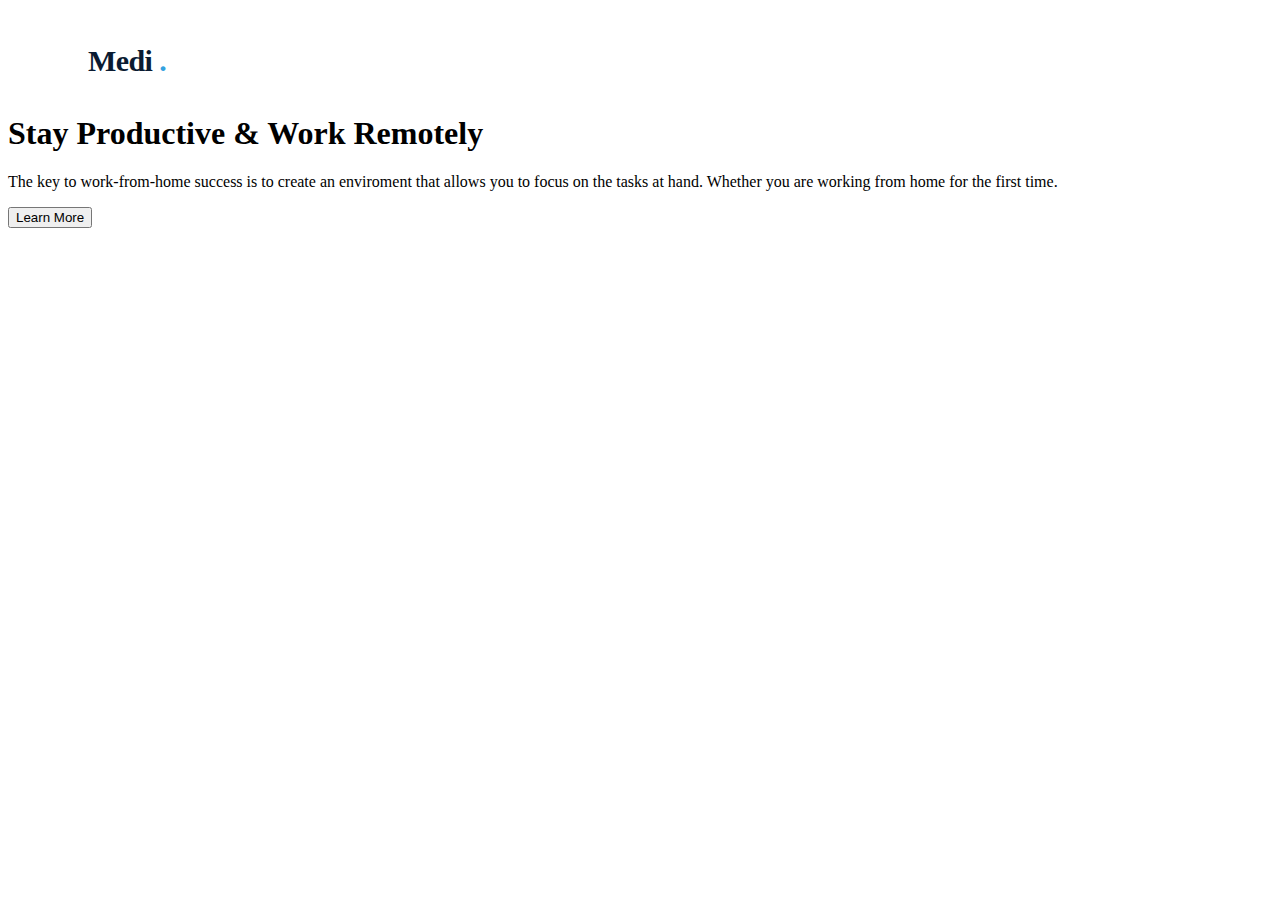
==== Figma/index.html @ ac49ea1c "figma project" ====
<!DOCTYPE html>
<html lang="en">
  <head>
    <meta charset="UTF-8" />
    <meta name="viewport" content="width=device-width, initial-scale=1.0" />
    <link rel="preconnect" href="https://fonts.gstatic.com" />
    <link
      href="https://fonts.googleapis.com/css2?family=Roboto|Ramaraja&display=swap"
      rel="stylesheet"
    />
    <link rel="stylesheet" href="index.css" />
    <title>Figma</title>
  </head>
  <body>
    <header>
      <h3 class="logo">Medi <span class="logo-dot">.</span></h3>
    </header>
    <main>
      <section>
        <h1 class="main-title">Stay Productive & Work Remotely</h1>
        <p class="main-info">
          The key to work-from-home success is to create an enviroment that
          allows you to focus on the tasks at hand. Whether you are working from
          home for the first time.
        </p>
        <button class="main-btn">Learn More</button>
      </section>
      <section>
        <img src="" alt="" />
      </section>
    </main>
  </body>
</html>
---- Figma/index.css ----
.logo {
    font-family: Circular Std;
font-style: normal;
font-weight: 900;
font-size: 30px;
line-height: 160%;
/* or 48px */

letter-spacing: -0.02em;

color: #0A1B32;
margin-top: 37px;
margin-left: 80px;
}

.logo-dot {
    color: #33A2E0;
}
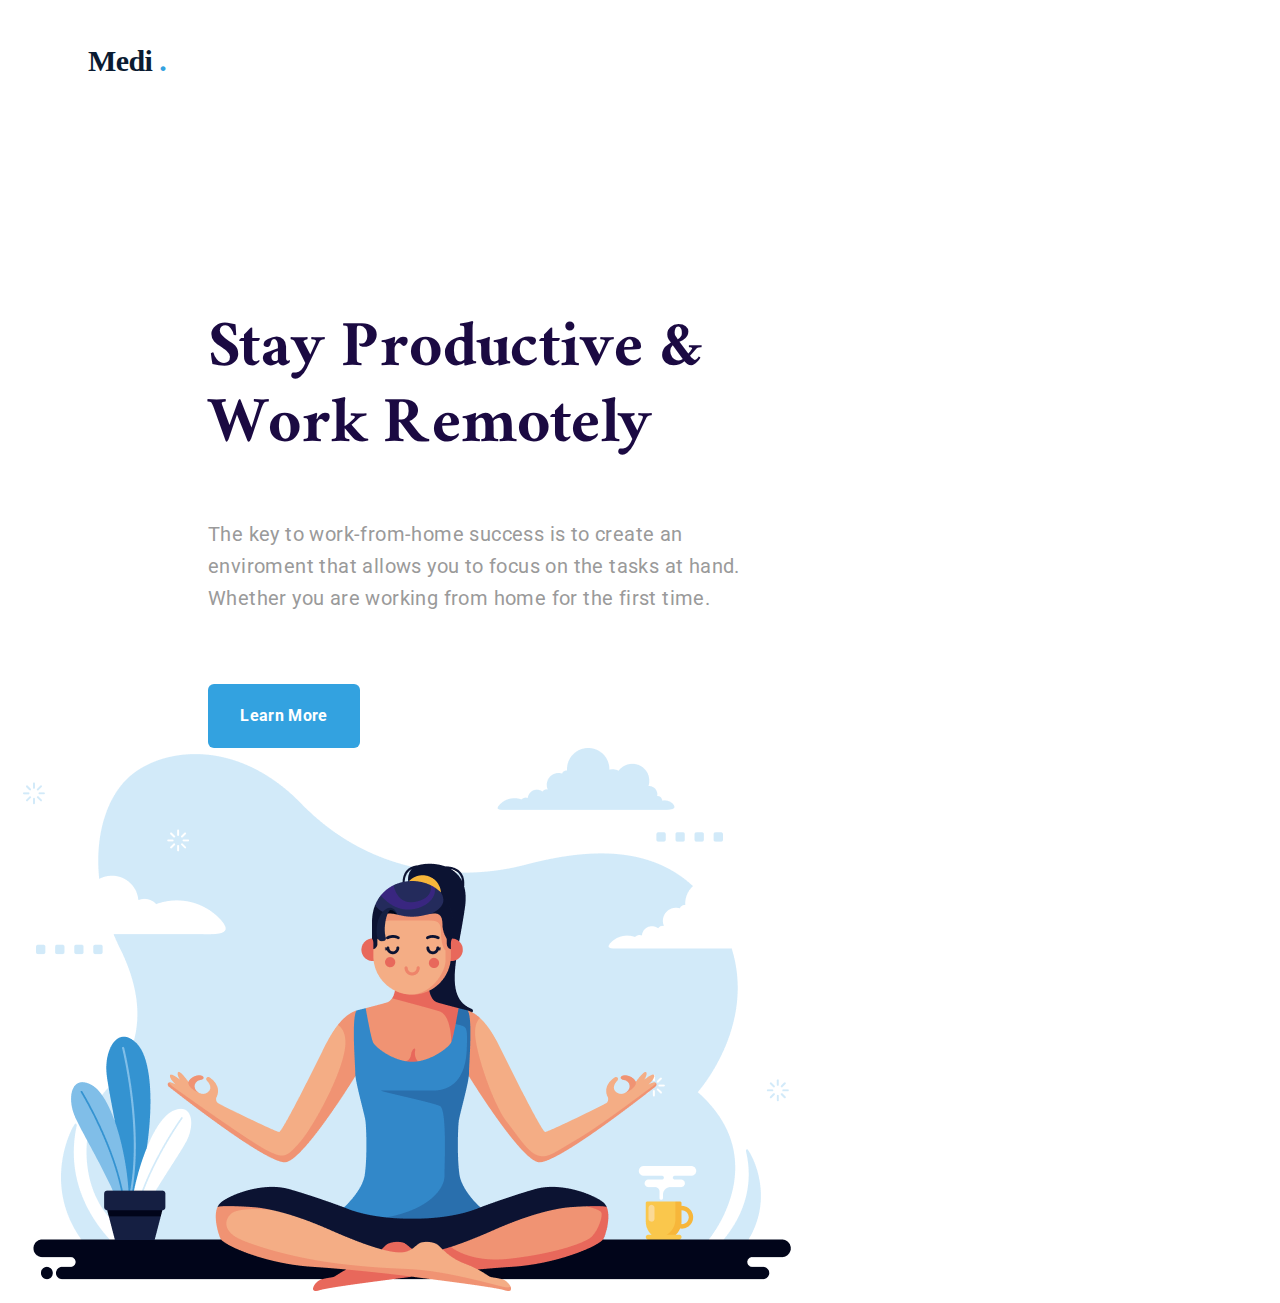
==== commit 6c74aab6: "finished w css and html" ====
--- a/Figma/index.html
+++ b/Figma/index.html
@@ -5,7 +5,7 @@
     <meta name="viewport" content="width=device-width, initial-scale=1.0" />
     <link rel="preconnect" href="https://fonts.gstatic.com" />
     <link
-      href="https://fonts.googleapis.com/css2?family=Roboto|Ramaraja&display=swap"
+      href="https://fonts.googleapis.com/css2?family=Ramaraja&family=Roboto&display=swap"
       rel="stylesheet"
     />
     <link rel="stylesheet" href="index.css" />
@@ -26,7 +26,7 @@
         <button class="main-btn">Learn More</button>
       </section>
       <section>
-        <img src="" alt="" />
+        <img src="/yoga.png" alt="Woman doing Yoga" />
       </section>
     </main>
   </body>
--- a/Figma/index.css
+++ b/Figma/index.css
@@ -1,18 +1,69 @@
 .logo {
     font-family: Circular Std;
-font-style: normal;
-font-weight: 900;
-font-size: 30px;
-line-height: 160%;
-/* or 48px */
-
-letter-spacing: -0.02em;
-
-color: #0A1B32;
-margin-top: 37px;
-margin-left: 80px;
+    font-style: normal;
+    font-weight: 900;
+    font-size: 30px;
+    line-height: 160%;
+    /* or 48px */
+    letter-spacing: -0.02em;
+    color: #0A1B32;
+    margin-top: 37px;
+    margin-left: 80px;
 }
 
 .logo-dot {
     color: #33A2E0;
+}
+
+section {
+    display: inline-block;
+}
+
+.main-title {
+    max-width: 495px;
+    width: 100%;
+    margin-top: 203px;
+    margin-left: 200px;
+    font-family: 'Ramaraja', serif;
+    font-style: normal;
+    font-weight: normal;
+    font-size: 72px;
+    line-height: 76px;
+    /* or 106% */
+    letter-spacing: 0.02em;
+    color: #1B0A42;
+}
+
+.main-info {
+    max-width: 583px;
+    width: 100%;
+    margin-top: 10px;
+    margin-left: 200px;
+    font-family: 'Roboto', sans-serif;
+    font-style: normal;
+    font-weight: normal;
+    font-size: 20px;
+    line-height: 32px;
+    /* or 160% */
+    letter-spacing: 0.02em;
+    color: #9A9A9A;
+}
+
+.main-btn {
+    width: 152px;
+    height: 64px;
+    margin-top: 50px;
+    margin-left: 200px;
+    background-color: #33A2E0;
+    border-radius: 6px;
+    font-family: 'Roboto', sans-serif;
+    font-style: normal;
+    font-weight: bold;
+    font-size: 16px;
+    line-height: 32px;
+    /* or 200% */
+    text-align: center;
+    letter-spacing: 0.02em;
+    color: #FFFFFF;
+    border: none;
 }